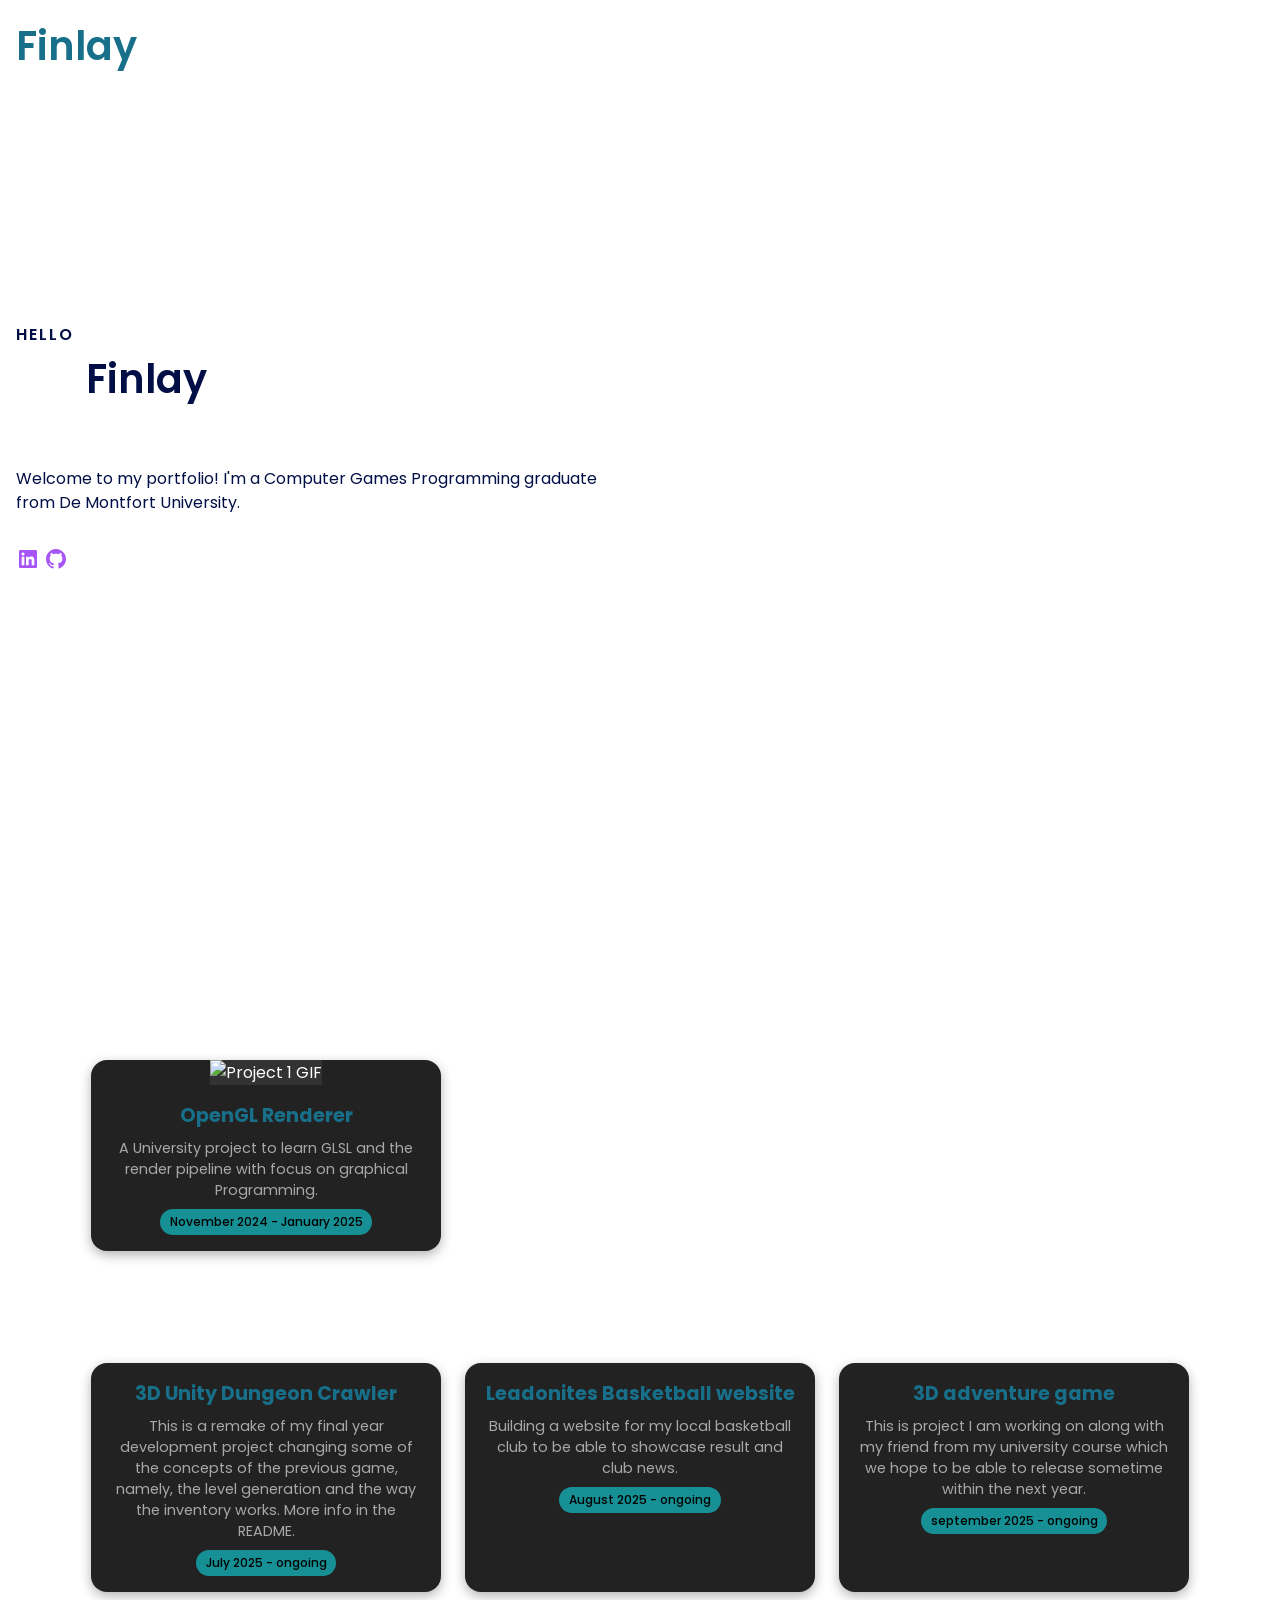
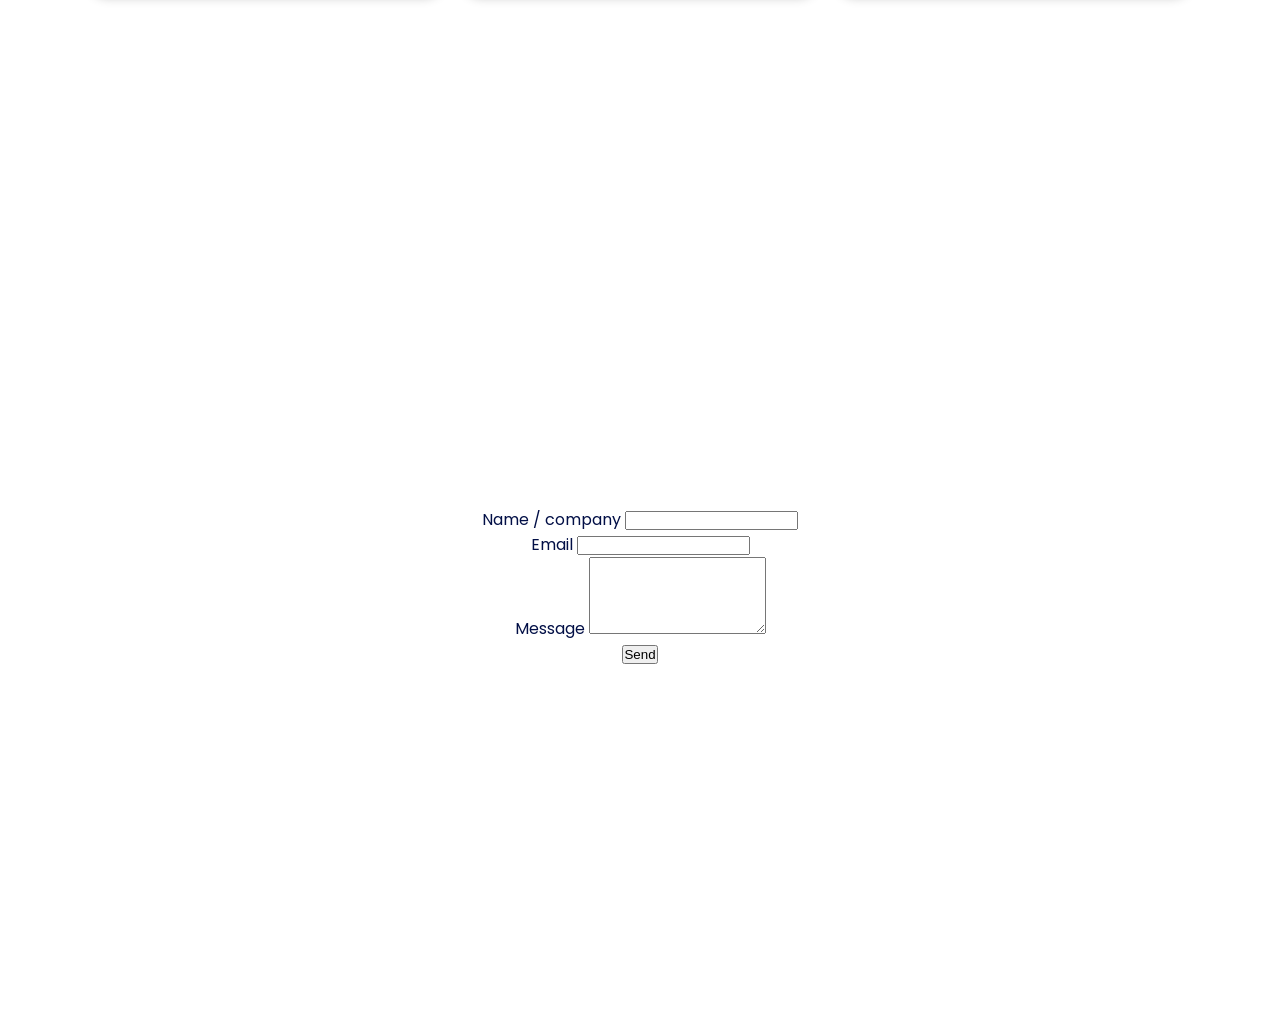
==== index.html @ 00a27e8b "adding a contact me" ====
<!DOCTYPE html>
<html lang="en">
<head>
  <meta charset="UTF-8" />
  <meta name="viewport" content="width=device-width, initial-scale=1.0" />
  <title>My Portfolio</title>
  <link rel="stylesheet" href="styles.css" />
  <script src="https://cdnjs.cloudflare.com/ajax/libs/three.js/r121/three.min.js"></script>
  <script src="https://cdn.jsdelivr.net/npm/vanta/dist/vanta.clouds.min.js"></script>
  <script src="main.js"></script>
</head>
<body>
  <div id="vantajs"></div>

 
  <nav>
    <div class="nav__content">
      <div class="logo"><a href="index.html">Finlay</a></div>
      <label for="check" class="checkbox">
        <i class="ri-menu-line"></i>
      </label>
      <input type="checkbox" name="check" id="check" />
      <ul>
        <li><a href="#home">Home</a></li>
        <li><a href="#portfolio">Portfolio</a></li>
        <li><a href="#contact">Contact</a></li>
      </ul>
    </div>
  </nav>


  <section class="section" id="home">
    <div class="section__container">
      <div class="content">
        <p class="subtitle">HELLO</p>
        <h1 class="title">
          I'm <span>Finlay<br></span>a Games Programmer
        </h1>
        <p class="description">
          Welcome to my portfolio! I'm a Computer Games Programming graduate from De Montfort University.
        </p>
        <div class="socialMediaIcons">
          <a href="https://www.linkedin.com/in/finlay-chalkley-483446333" target="_blank">
            <img class="socialMediaIcon" src="assets/linkedIn.png" />
          </a>
          <a href="https://github.com/FinChalkley" target="_blank">
            <img class="socialMediaIcon" src="assets/github.png" />
          </a>
        </div>
      </div>
    </div>

  </section>
  <section class="section" id="portfolio">
    <h2 class="sectionTitle">Past Projects</h2>
    <div class="contactContainer">
      <div class="contentPortfolio">
        <div class="project-grid">

          <a href="https://github.com/FinChalkley/OpenGL-Renderer" class="project-card">
            <img src="assets/graphicsProgramming.gif" alt="Project 1 GIF">
            <div class="card-content">
              <h3>OpenGL Renderer</h3>
              <p>A University project to learn GLSL and the render pipeline with focus on graphical Programming.</p>
              <span class="tag yellow">November 2024 - January 2025</span>
            </div>
          </a>
        </div>
      </div>
    </div>

    <h2 class="sectionTitle">Current Projects</h2>
    <div class="contactContainer">
      <div class="contentPortfolio">
        <div class="project-grid">

          <a href="" class="project-card">
            <div class="card-content">
              <h3>3D Unity Dungeon Crawler</h3>
              <p>This is a remake of my final year development project changing some of the concepts of the previous game, namely, the level generation and the way the inventory works. More info in the README.</p>
              <span class="tag yellow">July 2025 - ongoing</span>
            </div>
          </a>

          <a href="" class="project-card">
            <div class="card-content">
              <h3>Leadonites Basketball website</h3>
              <p>Building a website for my local basketball club to be able to showcase result and club news.</p>
              <span class="tag yellow">August 2025 - ongoing</span>
            </div>
          </a>

          <a href="" class="project-card">
            <div class="card-content">
              <h3>3D adventure game</h3>
              <p>This is project I am working on along with my friend from my university course which we hope to be able to release sometime within the next year.</p>
              <span class="tag yellow">september 2025 - ongoing</span>
            </div>
          </a>

        </div>
      </div>
    </div>        
  </section>


  <section class="section" id="contact">
    <h2 class="sectionTitle">Contact Me</h2>
    <div class="contactContainer">
      <div class="contentContact">
        <form action="https://formspree.io/f/xkgqwyaz" method="POST" class="contactForm" autocomplete="off" id="contactForm">
          <div class="formGroup">
            <label class="dark-text" for="name">Name / company</label>
            <input type="text" id="name" name="name" required />
          </div>
          <div class="formGroup">
            <label class="dark-text" for="email">Email</label>
            <input type="email" id="email" name="_replyto" required />
          </div>
          <div class="formGroup">
            <label class="dark-text" for="message">Message</label>
            <textarea id="message" name="message" rows="5" required></textarea>
          </div>
          <button type="submit" class="submitButton">Send</button>
        </form>
      </div>
    </div>
  </section>
</body>
</html>
---- styles.css ----
@import url("https://fonts.googleapis.com/css2?family=Poppins:wght@400;600;700&display=swap");

:root {
  --primary-color: #186f8a;
  --primary-color-dark: #020f46;
  --secondary-color: #169094;
  --text-light: #ffffff;
  --text-medium: #d6d6d6;
  --text-dark: #a8a8a8;
  --background-medium: #1990c7;
  --background-dark: #07413e;
  --max-width: 1400px;
  --max-width-desktop: 4000px;
  --max-width-tablet: 1400px;
}

html {
  scroll-behavior: smooth;
}

* {
  padding: 0;
  margin: 0;
  box-sizing: border-box;
}

a {
  text-decoration: none;
}

body {
  font-family: "Poppins", sans-serif;
  color: var(--text-light);
  margin: 0;
  padding: 0;
  overflow-x: hidden;
  background: transparent; 
}

#vantajs {
  position: fixed;   
  top: 0;
  left: 0;
  width: 100%;
  height: 100vh;
  z-index: -1;       
}

.dark-text {
  color: var(--primary-color-dark);
}

/* -------------------- NAVIGATION -------------------- */
nav {
  width: 100%;
  position: fixed;
  top: 0;
  left: 0;
  z-index: 99;
}

.nav__content {
  max-width: var(--max-width);
  margin: auto;
  padding: 1rem 1rem;
  display: flex;
  align-items: center;
  justify-content: space-between;
}

nav .logo a {
  font-size: 2.5rem;
  font-weight: 600;
  color: var(--primary-color);
  transition: 0.3s;
}

nav .logo a:hover {
  color: var(--primary-color-dark);
}

nav .checkbox {
  display: none;
}

nav input {
  display: none;
}

nav .checkbox i {
  font-size: 2rem;
  color: var(--primary-color);
  cursor: pointer;
}

ul {
  display: flex;
  align-items: center;
  gap: 1rem;
  list-style: none;
  transition: left 0.3s;
}

ul li a {
  padding: 0.5rem 1rem;
  border: 2px solid transparent;
  text-decoration: none;
  font-weight: 600;
  color: var(--text-light);
  transition: 0.3s;
}

ul li a:hover {
  border-top-color: var(--primary-color);
  border-bottom-color: var(--primary-color);
  color: var(--primary-color);
}

/* -------------------- GENERAL SECTIONS -------------------- */
.section {
  background: transparent;
}

.section__container {
  min-height: 100vh;
  max-width: var(--max-width);
  margin: auto;
  padding: 1rem;
  display: grid;
  grid-template-columns: repeat(2, 1fr);
  gap: 2rem;
}

.sectionTitle {
  background: transparent;
  text-align: center; 
  font-size: 2.5rem;
  font-weight: 400;
  line-height: 3rem;
  color: var(--text-light);
  margin-bottom: 1rem;
}

.content {
  display: flex;
  flex-direction: column;
  justify-content: center;
}

.subtitle {
  letter-spacing: 2px;
  color: var(--primary-color-dark);
  font-weight: 600;
  margin-bottom: 0.5rem;
}

.title {
  font-size: 2.5rem;
  font-weight: 400;
  line-height: 3rem;
  color: var(--text-light);
  margin-bottom: 1rem;
}

.contactTitle {
  font-size: 2.5rem;
  font-weight: 400;
  line-height: 3rem;
  color: var(--primary-color);
  margin-bottom: 1rem;
}

.aboutMeText {
  font-size: 1rem;
  letter-spacing: 2px;
  color: var(--text-medium);
  font-weight: 600;
  margin-bottom: 0.5rem;
}

.title span {
  font-weight: 600;
  color: var(--primary-color-dark);
}

.description {
  line-height: 1.5rem;
  color: var(--primary-color-dark);
  margin-bottom: 2rem;
}

/* -------------------- BUTTONS -------------------- */
.action__btns {
  display: flex;
  justify-content: center;
  align-items: center;
  gap: 1rem;
  width: 100%;
}

.action__btns button {
  font-size: 1rem;
  font-weight: 600;
  letter-spacing: 2px;
  padding: 1rem 2rem;
  outline: none;
  border: 2px solid var(--primary-color);
  border-radius: 10px;
  transition: 0.3s;
  cursor: pointer;
}

.hire__me {
  background-color: var(--primary-color);
  color: #ffffff;
}

.hire__me:hover {
  background-color: var(--primary-color-dark);
}

.portfolio {
  color: var(--primary-color);
}

.portfolio:hover {
  background-color: var(--primary-color-dark);
  color: #ffffff;
}

/* -------------------- IMAGES -------------------- */
.image {
  display: grid;
  place-items: center;
}

.image img {
  width: min(25rem, 90%);
  border-radius: 100%;
}

/* -------------------- PORTFOLIO SECTION -------------------- */
#portfolio {
  padding: 4rem 1rem;
  text-align: center;
}

#portfolio .titleProjects {
  font-size: 2.5rem;
  font-weight: 400;
  line-height: 3rem;
  margin-bottom: 2rem;
  color: var(--text-light);
}

#portfolio .contactContainer {
  min-height: auto;         
  justify-content: flex-start;
  padding-top: 2rem;
  width: 100%;
}

#portfolio .project-grid {
  display: grid;
  grid-template-columns: repeat(auto-fit, minmax(300px, max-content));
  gap: 1.5rem;
  justify-content: center;
  justify-items: center;
  max-width: 1200px;
  margin: 0 auto;
}

@media (min-width: 640px) {
  #portfolio .project-grid {
    grid-template-columns: repeat(2, 1fr);
  }
}

@media (min-width: 1024px) {
  #portfolio .project-grid {
    grid-template-columns: repeat(3, 1fr);
  }
}

.project-card {
  display: block;
  width: 100%;
  max-width: 350px;
  margin: 0 auto;
  background: #222;
  border-radius: 1rem;
  box-shadow: 0 4px 12px rgba(0,0,0,0.3);
  overflow: hidden;
  text-decoration: none;
  color: inherit;
  transition: transform 0.2s ease, box-shadow 0.2s ease;
}

.project-card:hover {
  transform: scale(1.015);
  box-shadow: 0 6px 18px rgba(0,0,0,0.4);
}

.project-card img {
  width: 100%;
  height: 200px;
  object-fit: cover;
  background: #333;
}

.project-card .card-content {
  padding: 1rem;
}

.project-card h3 {
  margin: 0 0 0.5rem;
  font-size: 1.2rem;
  color: var(--primary-color);
}

.project-card p {
  font-size: 0.9rem;
  color: var(--text-dark);
}

/* Tags */
.tag {
  display: inline-block;
  margin-top: 0.5rem;
  font-size: 0.75rem;
  font-weight: 500;
  padding: 0.25rem 0.6rem;
  border-radius: 999px;
  background-color: var(--secondary-color);
  color: #000;
}

.tag.in-progress {
  background-color: var(--primary-color);
  color: var(--text-light);
}

.tag.finished {
  background-color: var(--secondary-color);
  color: #000;
}

/* -------------------- CONTACT SECTION -------------------- */
.contactContainer {
  min-height: 100vh;
  padding: 1rem;
  display: flex;
  flex-direction: column;
  justify-content: center;
  text-align: center;
  align-items: center;
}

.contactButton {
  display: flex;
  justify-content: center;
  align-items: center;
}

.contactButton button {
  font-size: 1rem;
  font-weight: 600;
  letter-spacing: 2px;
  padding: 1rem 2rem;
  outline: none;
  border: 2px solid var(--primary-color);
  border-radius: 10px;
  transition: 0.3s;
  cursor: pointer;
}

/* -------------------- FOOTER -------------------- */
footer {
  background-color: var(--primary-color);
  height: 10vh;
  display: grid;
  justify-content: center;
  place-items: center;
}

footer img {
  height: 3rem;
  width: 3rem;
}

footer ul {
  display: flex;
  align-items: center;
  gap: 1rem;
  list-style: none;
  transition: left 0.3s;
}

footer ul li a {
  padding: 0.5rem 1rem;
  text-decoration: none;
  font-weight: 600;
  color: var(--text-light);
  border: none;
}

/* -------------------- MEDIA QUERIES -------------------- */
@media screen and (min-width: 751px) and (max-width: 1920px) {
  .titleProjects {
    text-align: center;
  }
}

@media screen and (min-width: 1921px) {
  html {
    font-size: 1.5rem;
  }
  .nav__content {
    max-width: var(--max-width-desktop);
    margin: auto;
    padding: 1rem 10rem;
    display: flex;
    align-items: center;
    justify-content: space-between;
  }
}

@media (max-width: 750px) {
  nav .checkbox {
    display: block;
  }
  ul {
    position: absolute;
    width: 100%;
    height: calc(100vh - 85px);
    left: -100%;
    top: 85px;
    background-color: var(--background-dark);
    flex-direction: column;
    justify-content: center;
    gap: 3rem;
    transition: left 0.3s;
  }
  nav #check:checked ~ ul {
    left: 0;
  }
  ul li a {
    font-size: 1.25rem;
  }
  .section__container {
    padding: 10rem 1rem 5rem 1rem;
    text-align: center;
    grid-template-columns: repeat(1, 1fr);
  }
  .image {
    grid-area: 1/1/2/2;
  }
  .action__btns {
    margin: auto;
  }
  input,
  textarea {
    width: 100%;
  }
  .titleProjects {
    margin-left: 0;
  }
  .contactContainer {
    padding: 10rem 1rem 5rem 1rem;
    text-align: center;
    grid-template-columns: repeat(1, 1fr);
  }
}
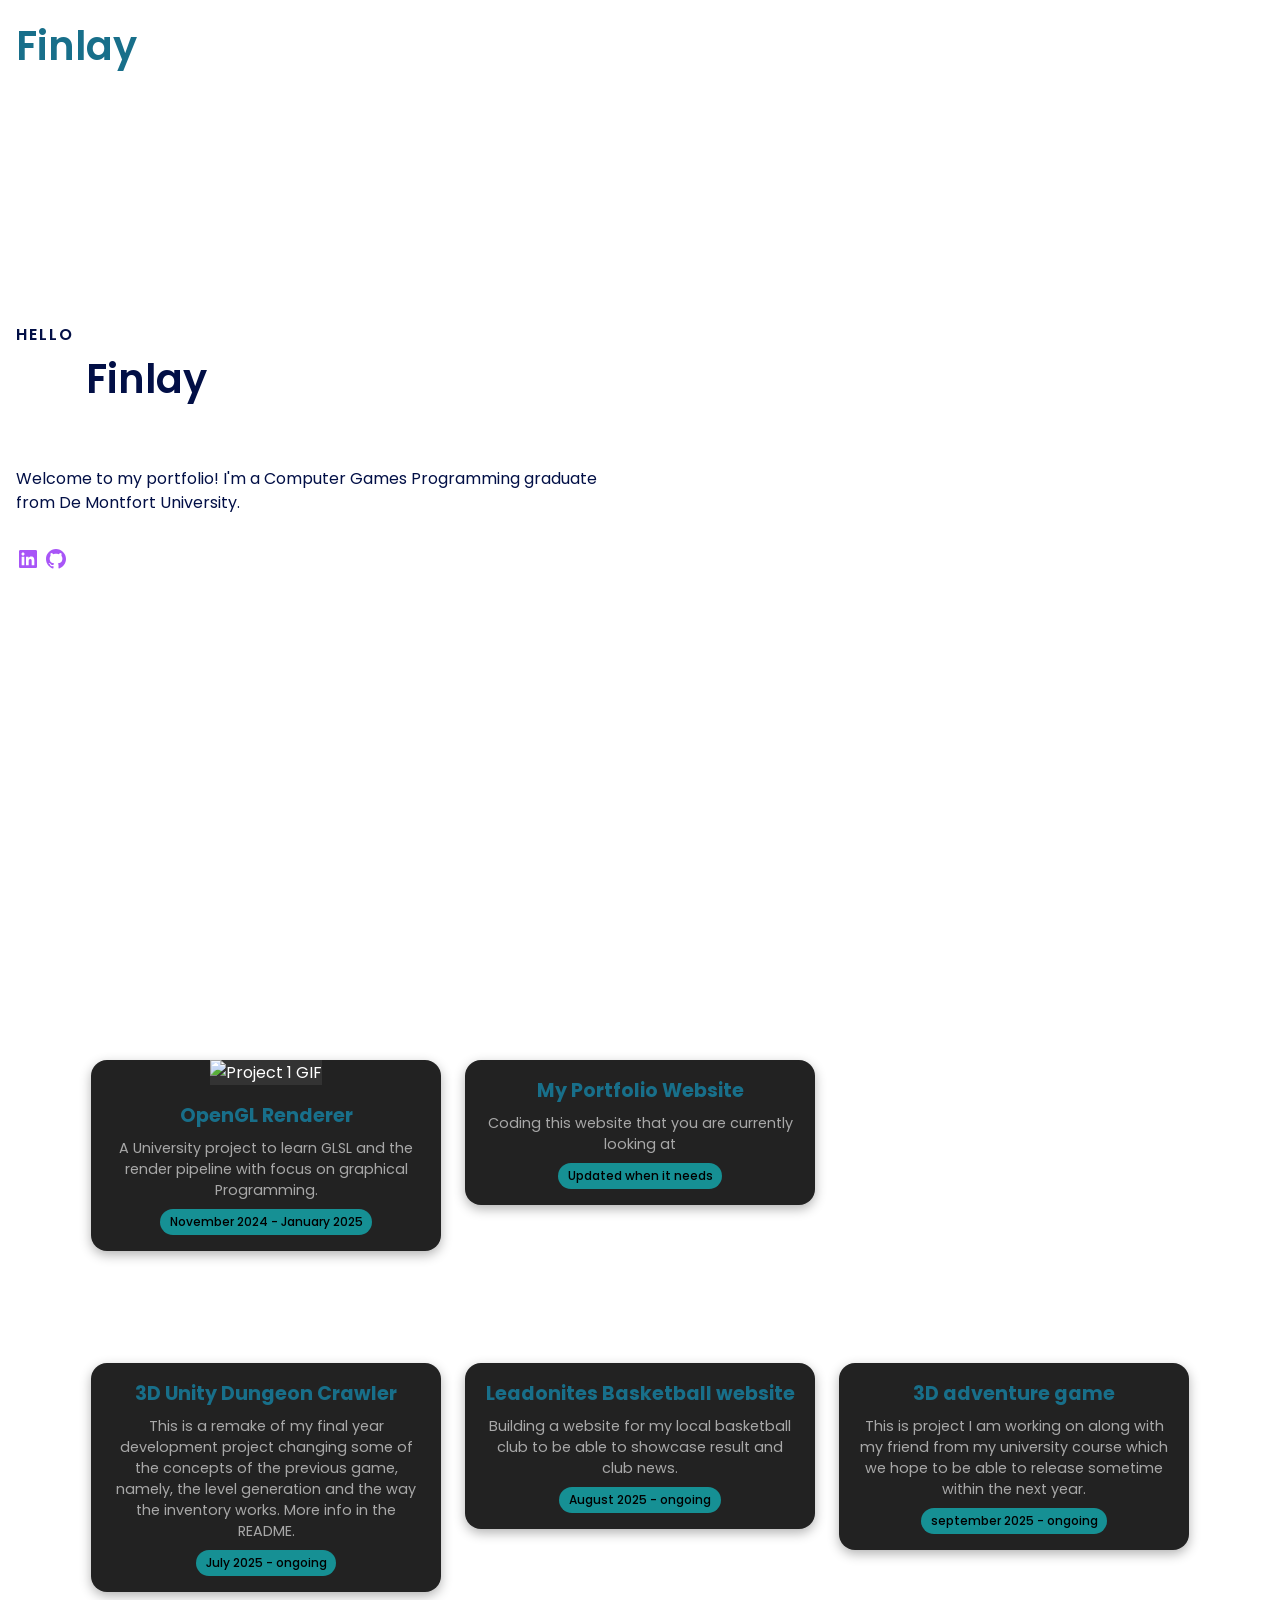
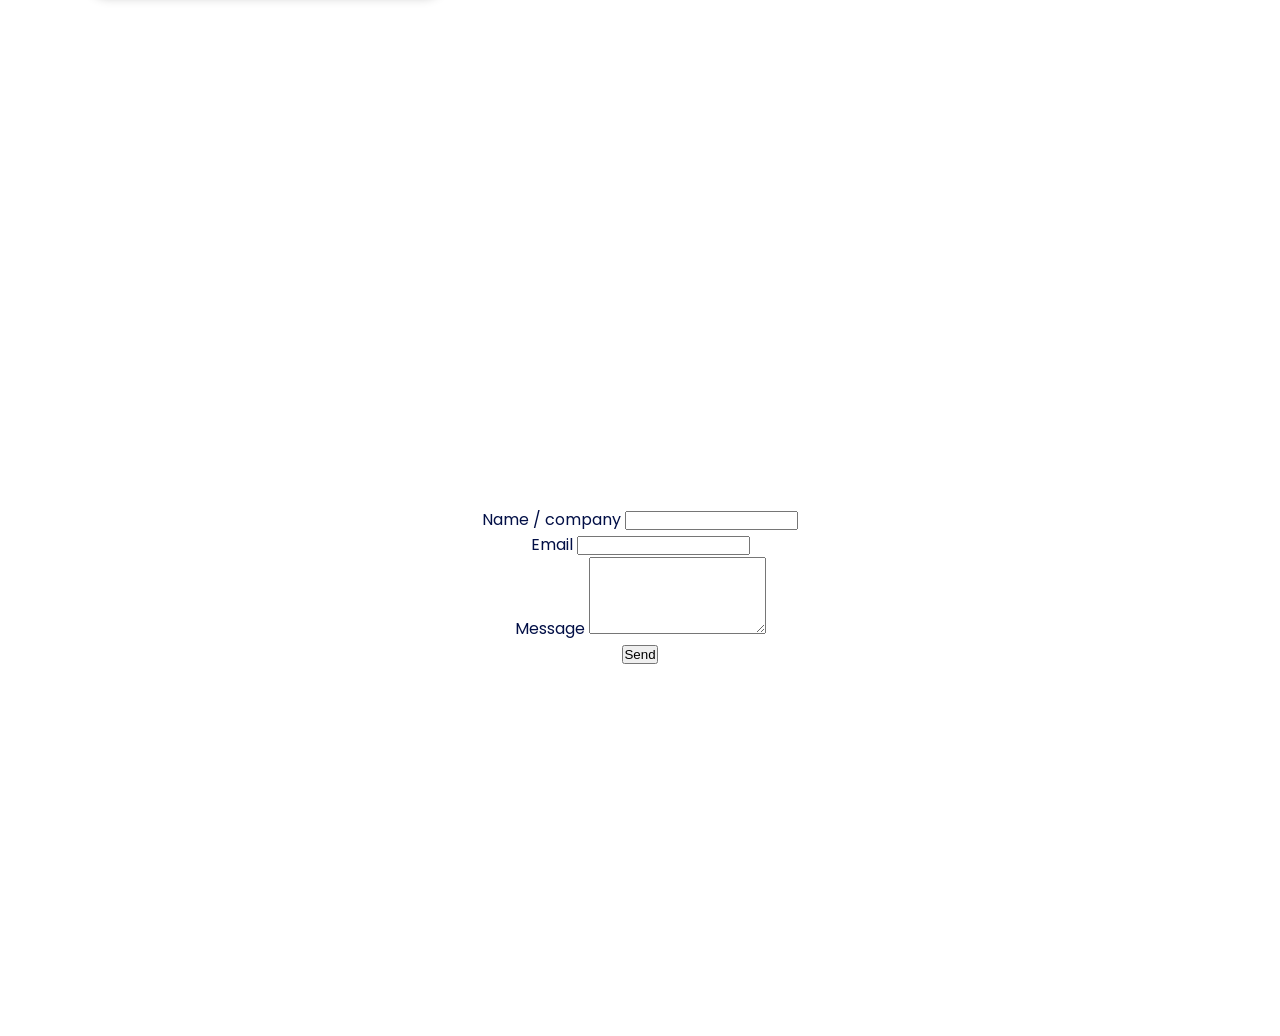
==== commit 5ad43ead: "adding this website to the portfolio" ====
--- a/index.html
+++ b/index.html
@@ -5,6 +5,7 @@
   <meta name="viewport" content="width=device-width, initial-scale=1.0" />
   <title>My Portfolio</title>
   <link rel="stylesheet" href="styles.css" />
+  <link href="https://cdn.jsdelivr.net/npm/remixicon/fonts/remixicon.css" rel="stylesheet">
   <script src="https://cdnjs.cloudflare.com/ajax/libs/three.js/r121/three.min.js"></script>
   <script src="https://cdn.jsdelivr.net/npm/vanta/dist/vanta.clouds.min.js"></script>
   <script src="main.js"></script>
@@ -39,12 +40,12 @@
         <p class="description">
           Welcome to my portfolio! I'm a Computer Games Programming graduate from De Montfort University.
         </p>
-        <div class="socialMediaIcons">
+        <div>
           <a href="https://www.linkedin.com/in/finlay-chalkley-483446333" target="_blank">
-            <img class="socialMediaIcon" src="assets/linkedIn.png" />
+            <img src="assets/linkedIn.png" />
           </a>
           <a href="https://github.com/FinChalkley" target="_blank">
-            <img class="socialMediaIcon" src="assets/github.png" />
+            <img src="assets/github.png" />
           </a>
         </div>
       </div>
@@ -63,6 +64,14 @@
               <h3>OpenGL Renderer</h3>
               <p>A University project to learn GLSL and the render pipeline with focus on graphical Programming.</p>
               <span class="tag yellow">November 2024 - January 2025</span>
+            </div>
+          </a>
+
+          <a href="https://github.com/FinChalkley/portfolio" class="project-card">
+            <div class="card-content">
+              <h3>My Portfolio Website</h3>
+              <p>Coding this website that you are currently looking at</p>
+              <span class="tag yellow">Updated when it needs</span>
             </div>
           </a>
         </div>
--- a/styles.css
+++ b/styles.css
@@ -262,12 +262,13 @@
 
 #portfolio .project-grid {
   display: grid;
-  grid-template-columns: repeat(auto-fit, minmax(300px, max-content));
+  grid-template-columns: repeat(auto-fit, minmax(300px, 1fr));
   gap: 1.5rem;
   justify-content: center;
   justify-items: center;
   max-width: 1200px;
   margin: 0 auto;
+  align-items: start;
 }
 
 @media (min-width: 640px) {
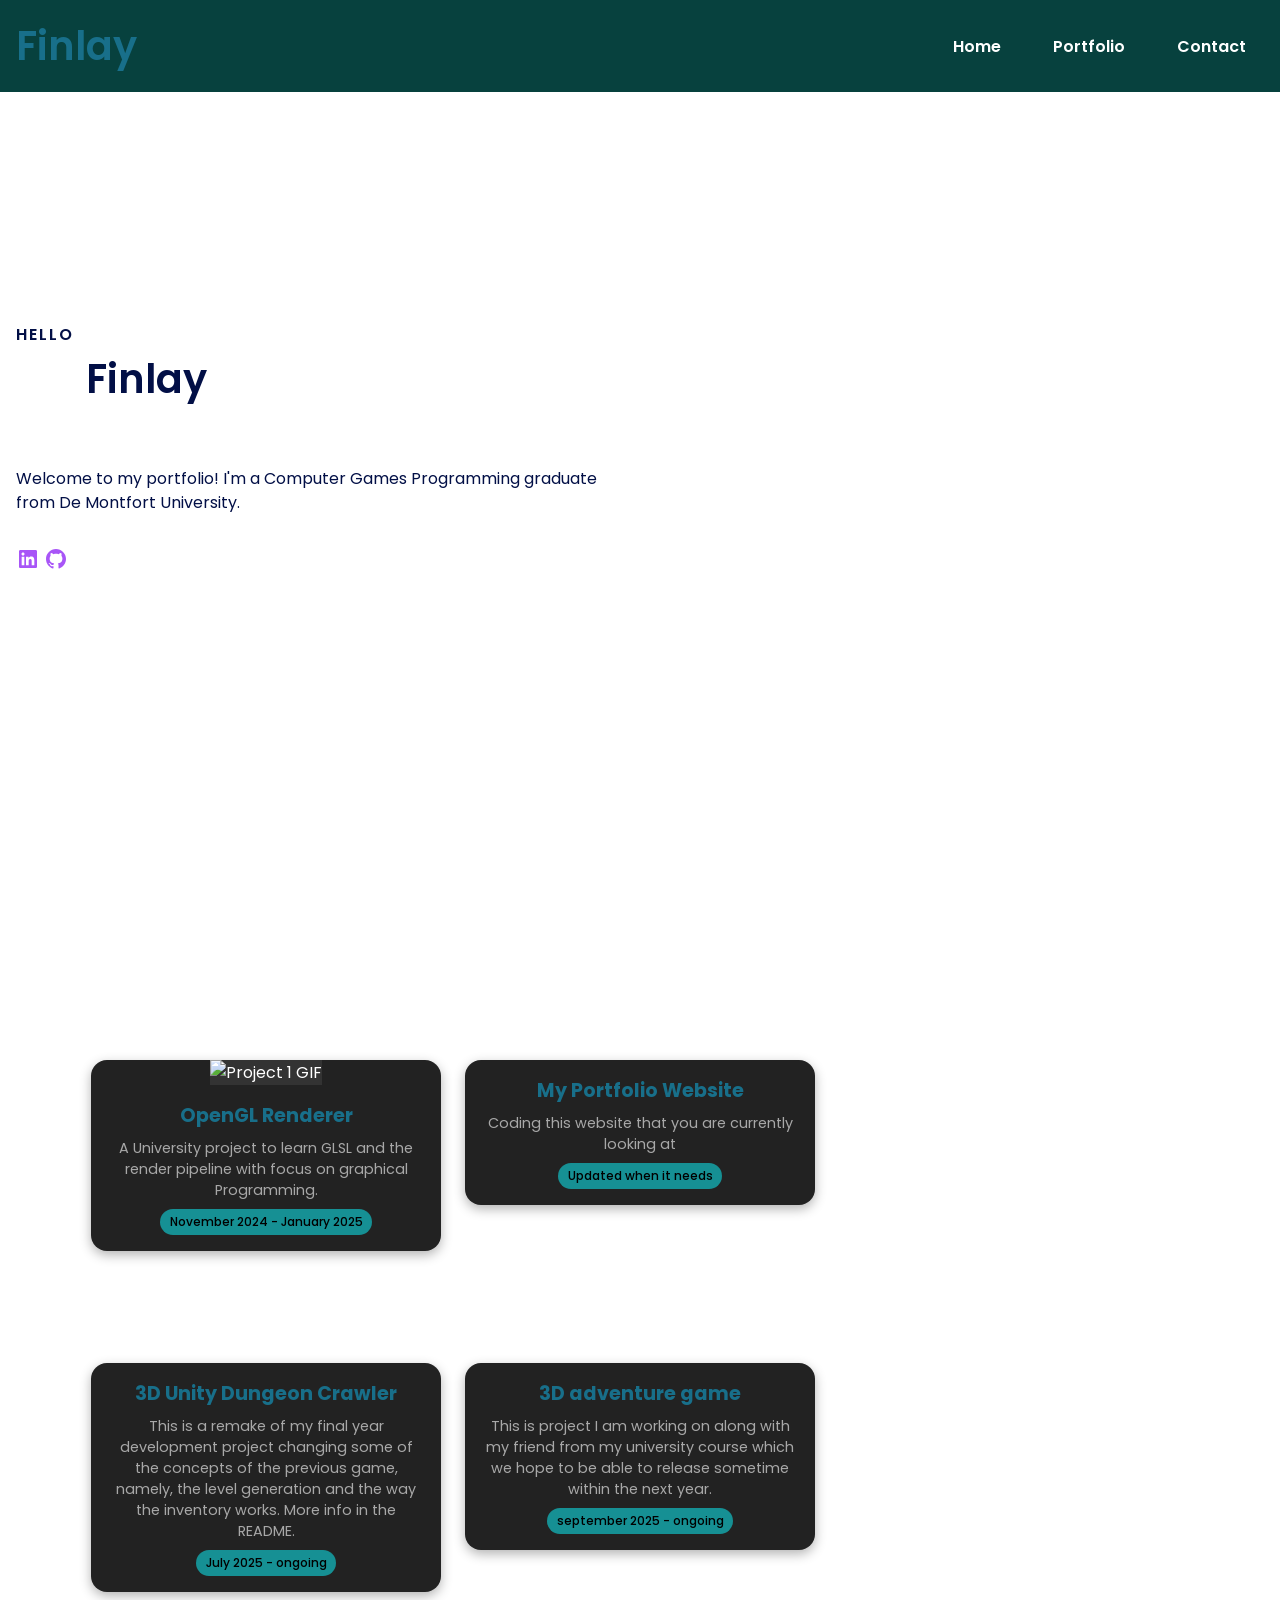
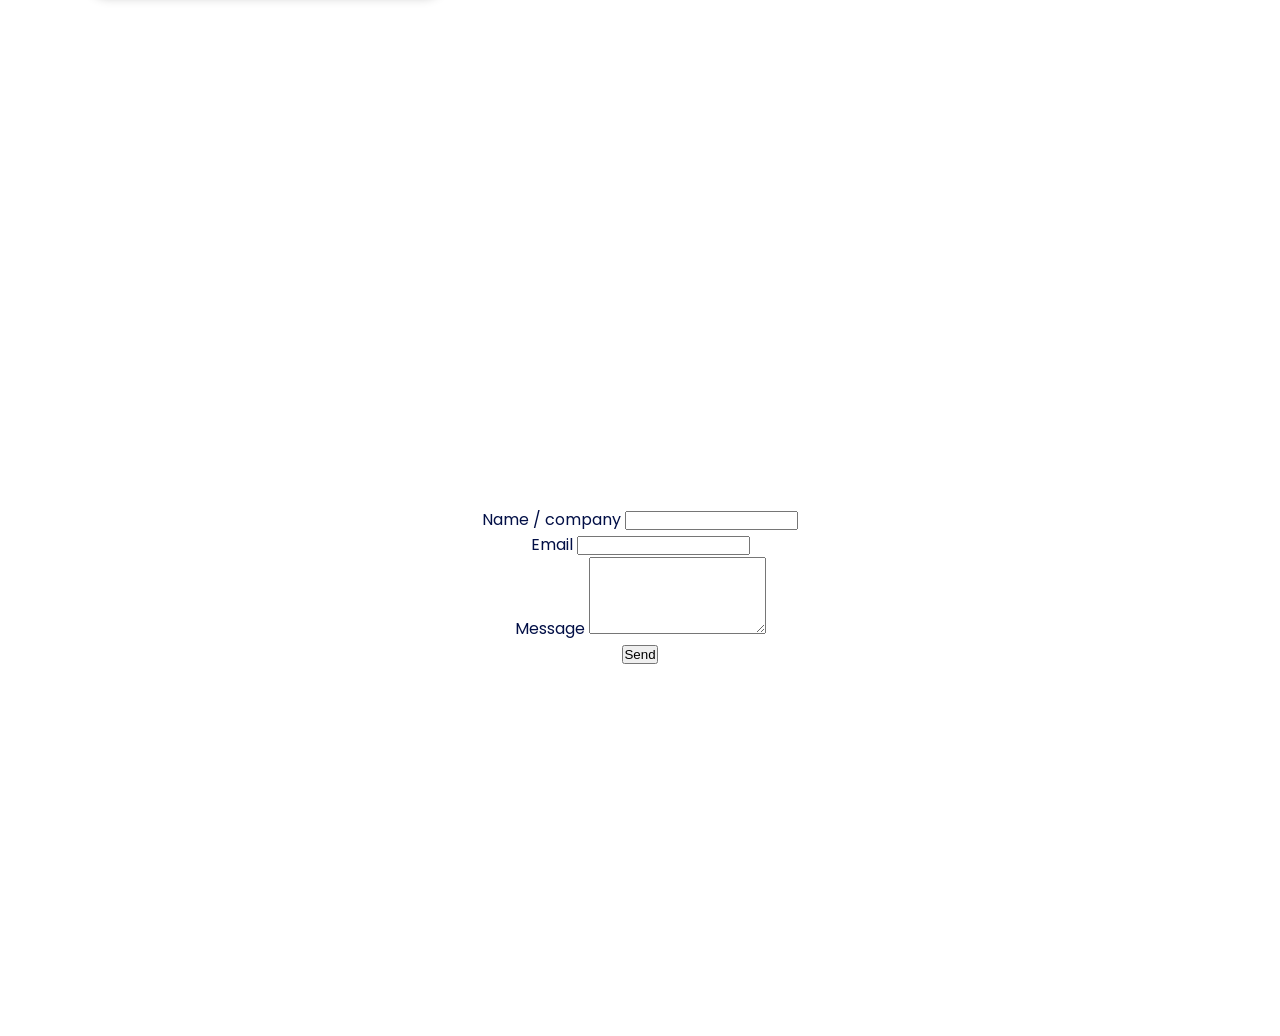
==== commit e2f7c8a9: "updated with graphical programming blog post" ====
--- a/index.html
+++ b/index.html
@@ -58,7 +58,7 @@
       <div class="contentPortfolio">
         <div class="project-grid">
 
-          <a href="https://github.com/FinChalkley/OpenGL-Renderer" class="project-card">
+          <a href="OpenGLrender.html" class="project-card">
             <img src="assets/graphicsProgramming.gif" alt="Project 1 GIF">
             <div class="card-content">
               <h3>OpenGL Renderer</h3>
@@ -83,14 +83,14 @@
       <div class="contentPortfolio">
         <div class="project-grid">
 
-          <a href="" class="project-card">
+          <a href="https://github.com/FinChalkley/Escape-The-Dungeon" class="project-card">
             <div class="card-content">
               <h3>3D Unity Dungeon Crawler</h3>
               <p>This is a remake of my final year development project changing some of the concepts of the previous game, namely, the level generation and the way the inventory works. More info in the README.</p>
               <span class="tag yellow">July 2025 - ongoing</span>
             </div>
           </a>
-
+        <!-- 
           <a href="" class="project-card">
             <div class="card-content">
               <h3>Leadonites Basketball website</h3>
@@ -98,6 +98,7 @@
               <span class="tag yellow">August 2025 - ongoing</span>
             </div>
           </a>
+        -->
 
           <a href="" class="project-card">
             <div class="card-content">
--- a/styles.css
+++ b/styles.css
@@ -53,6 +53,7 @@
 /* -------------------- NAVIGATION -------------------- */
 nav {
   width: 100%;
+  background: var(--background-dark);
   position: fixed;
   top: 0;
   left: 0;
@@ -472,3 +473,84 @@
     grid-template-columns: repeat(1, 1fr);
   }
 }
+
+
+/* project page layout */
+
+.blogContainer {
+  display: grid;
+  grid-template-columns: repeat(2, minmax(0, 1fr));
+  grid-auto-rows: auto;
+  gap: 20px;
+  padding: 40px;
+  width: 100%;
+  max-width: 1000px;
+  box-sizing: border-box;
+  margin: 0 auto;
+  align-items: start;
+}
+
+.text-left {
+  grid-column: 1 / 2;
+  grid-row: 1;
+}
+
+.image-top-right {
+  grid-column: 2;
+  grid-row: 1;
+}
+
+.image-bottom-left {
+  grid-column: 1;
+  grid-row: 3;
+}
+
+.text-right {
+  grid-column: 2;
+  grid-row: 3;
+}
+
+/* Ensure blog images don't overflow their grid cells */
+.blogContainer img {
+  max-width: 100%;
+  height: auto;
+  display: block;
+  margin: 0 auto;
+  border-radius: 0.5rem;
+}
+
+/* Stack the blog grid on small screens */
+@media (max-width: 750px) {
+  .blogContainer {
+    grid-template-columns: 1fr;
+    grid-template-rows: auto;
+    padding: 20px;
+    gap: 12px;
+  }
+  .text-top,
+  .image-top-right,
+  .image-bottom-left,
+  .text-right {
+    grid-column: 1;
+    grid-row: auto;
+  }
+}
+
+/* Additional safeguards to prevent horizontal overflow */
+html, body {
+  overflow-x: hidden;
+}
+
+/* Limit large images so they don't dominate layout on wide screens */
+.image-top-right img,
+.image-bottom-left img {
+  max-width: 420px;
+  width: 150%;
+  height: auto;
+}
+
+/* Make text wrap inside grid cells */
+.blogContainer .description {
+  word-wrap: break-word;
+  hyphens: auto;
+}
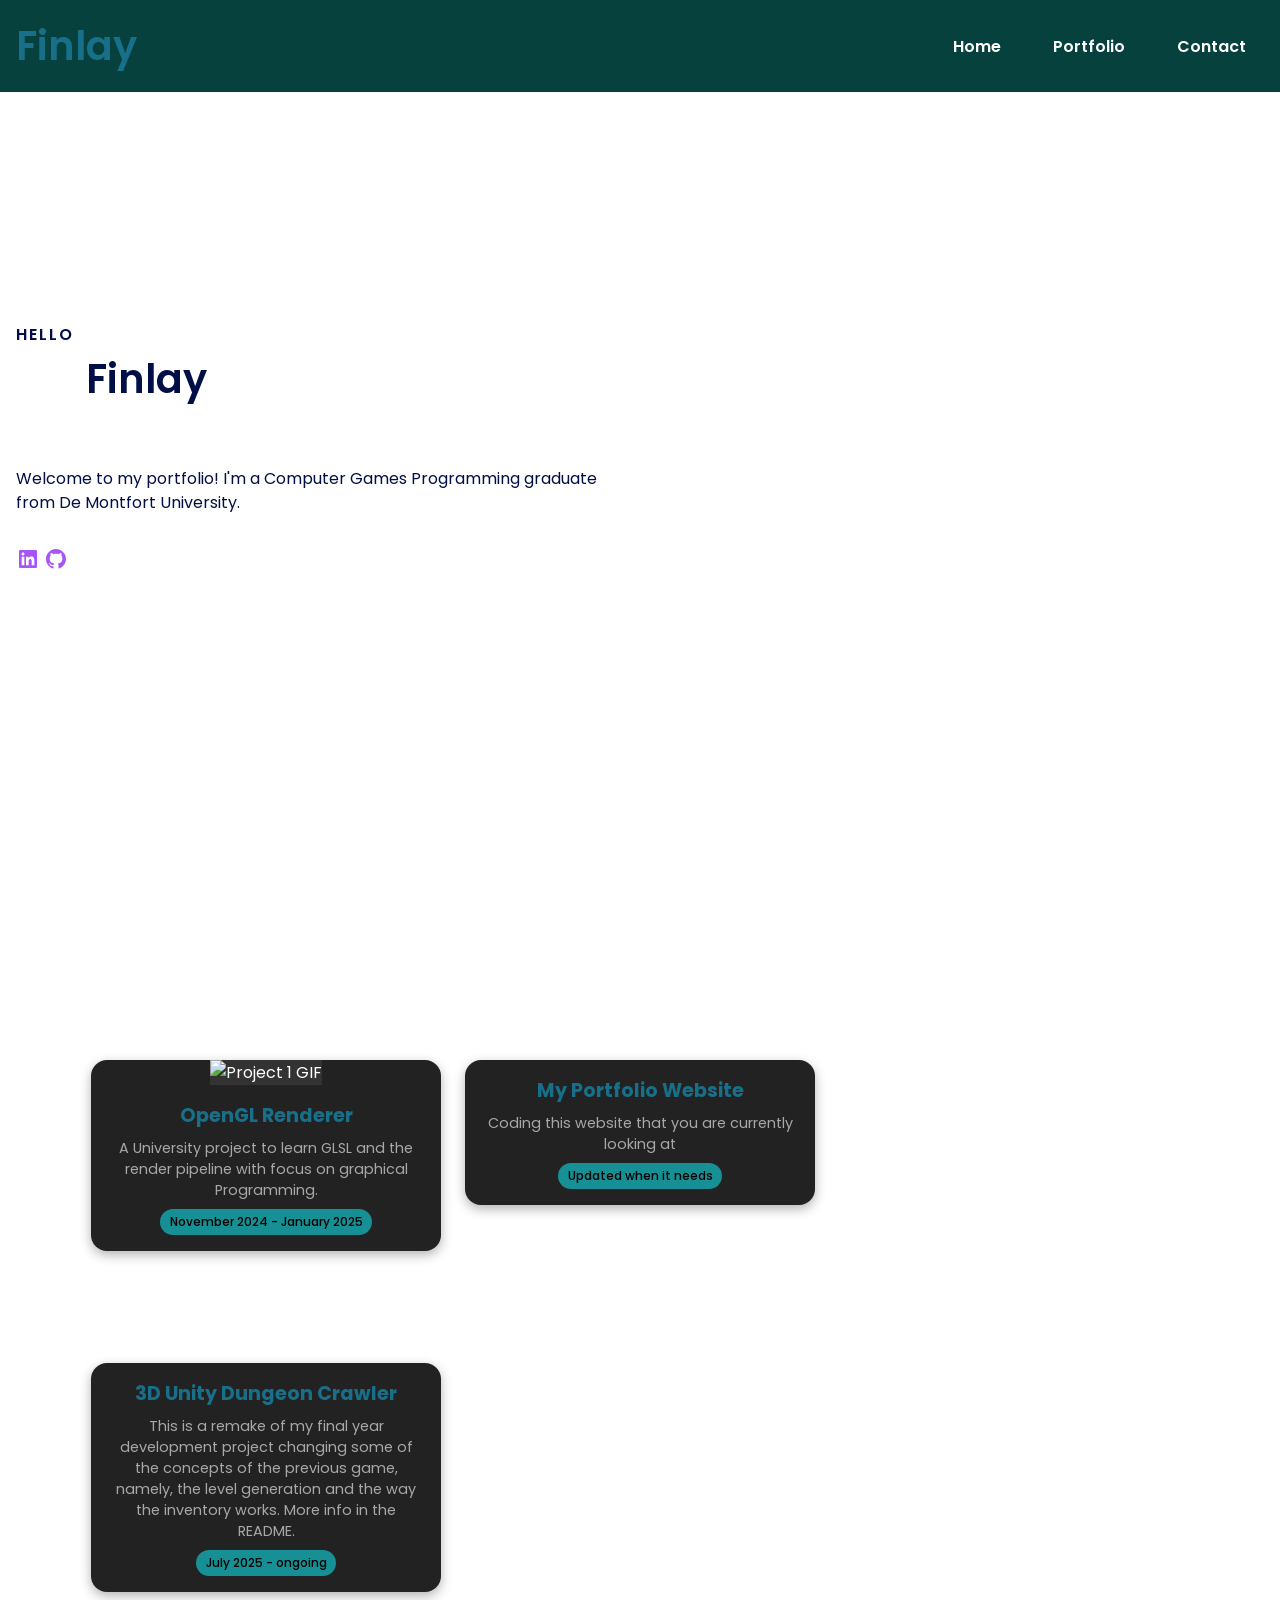
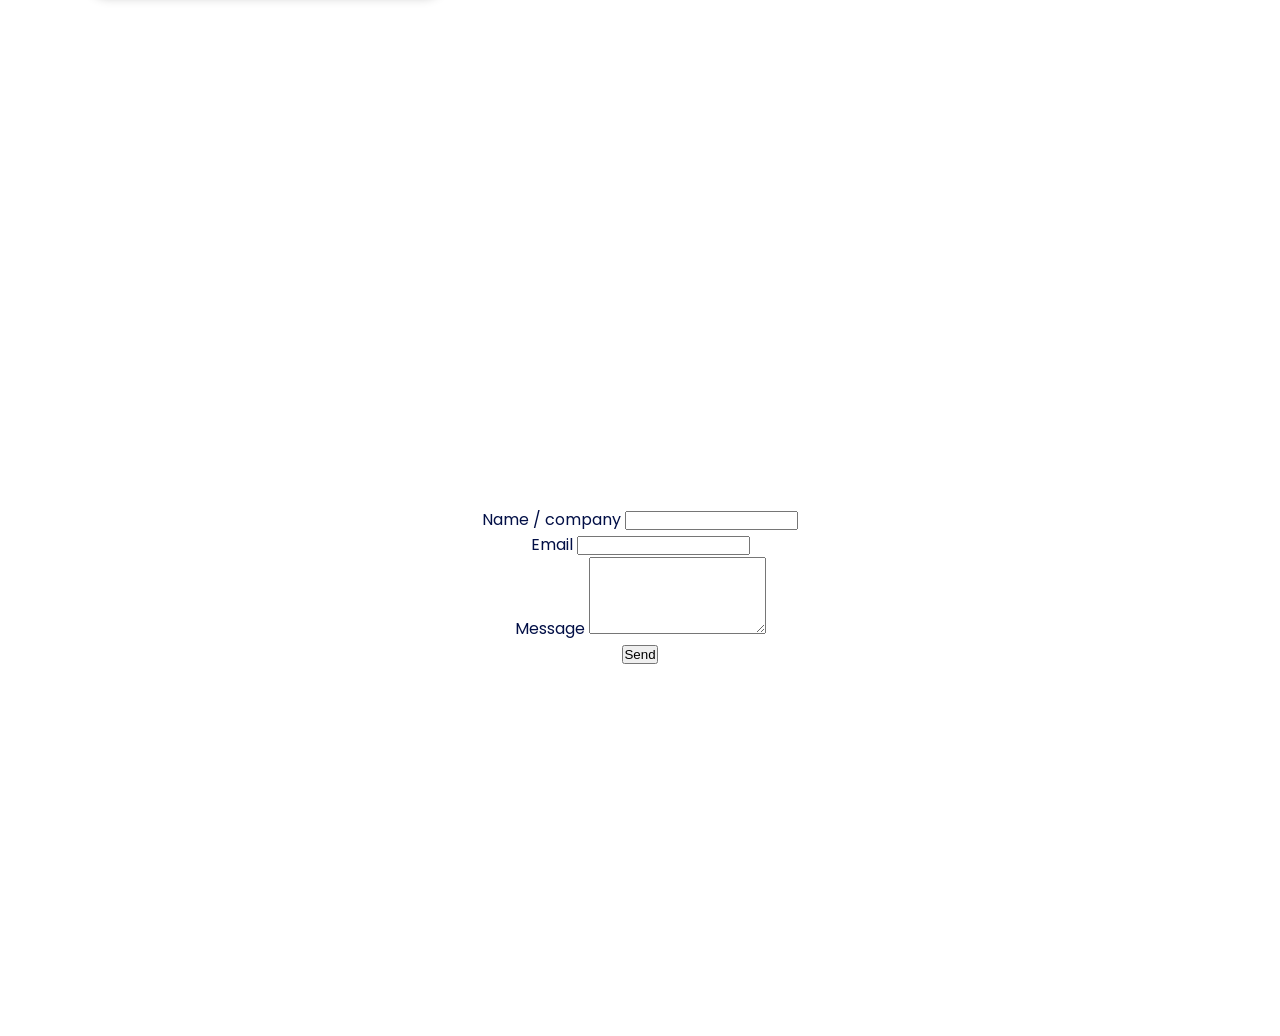
==== commit fa7aaeb8: "making the website appear in google searches" ====
--- a/index.html
+++ b/index.html
@@ -2,6 +2,7 @@
 <html lang="en">
 <head>
   <meta charset="UTF-8" />
+  <meta name="description" content="Finlay Chalkley - Games, Graphics, Engine programmer portfolio. Computer Games Programming graduate (First Class, De Montfort Unicersity). specialising in c++, c#, openGL, and GLSL shader development">
   <meta name="viewport" content="width=device-width, initial-scale=1.0" />
   <title>My Portfolio</title>
   <link rel="stylesheet" href="styles.css" />
@@ -99,15 +100,6 @@
             </div>
           </a>
         -->
-
-          <a href="" class="project-card">
-            <div class="card-content">
-              <h3>3D adventure game</h3>
-              <p>This is project I am working on along with my friend from my university course which we hope to be able to release sometime within the next year.</p>
-              <span class="tag yellow">september 2025 - ongoing</span>
-            </div>
-          </a>
-
         </div>
       </div>
     </div>        
--- a/styles.css
+++ b/styles.css
@@ -472,6 +472,28 @@
     text-align: center;
     grid-template-columns: repeat(1, 1fr);
   }
+  #portfolio .project-grid {
+    grid-template-columns: 1fr;
+  }
+  .project-card {
+    max-width: 100%;
+    width: 100%;
+  }
+  .project-card img {
+    height: auto;
+  }
+  .text-left,
+  .image-top-right,
+  .image-bottom-left,
+  .text-right {
+    grid-column: 1 !important;
+    grid-row: auto !important;
+  }
+  .image-top-right img,
+  .image-bottom-left img {
+    width: 100%;
+    max-width: 100%;
+  }
 }
 
 
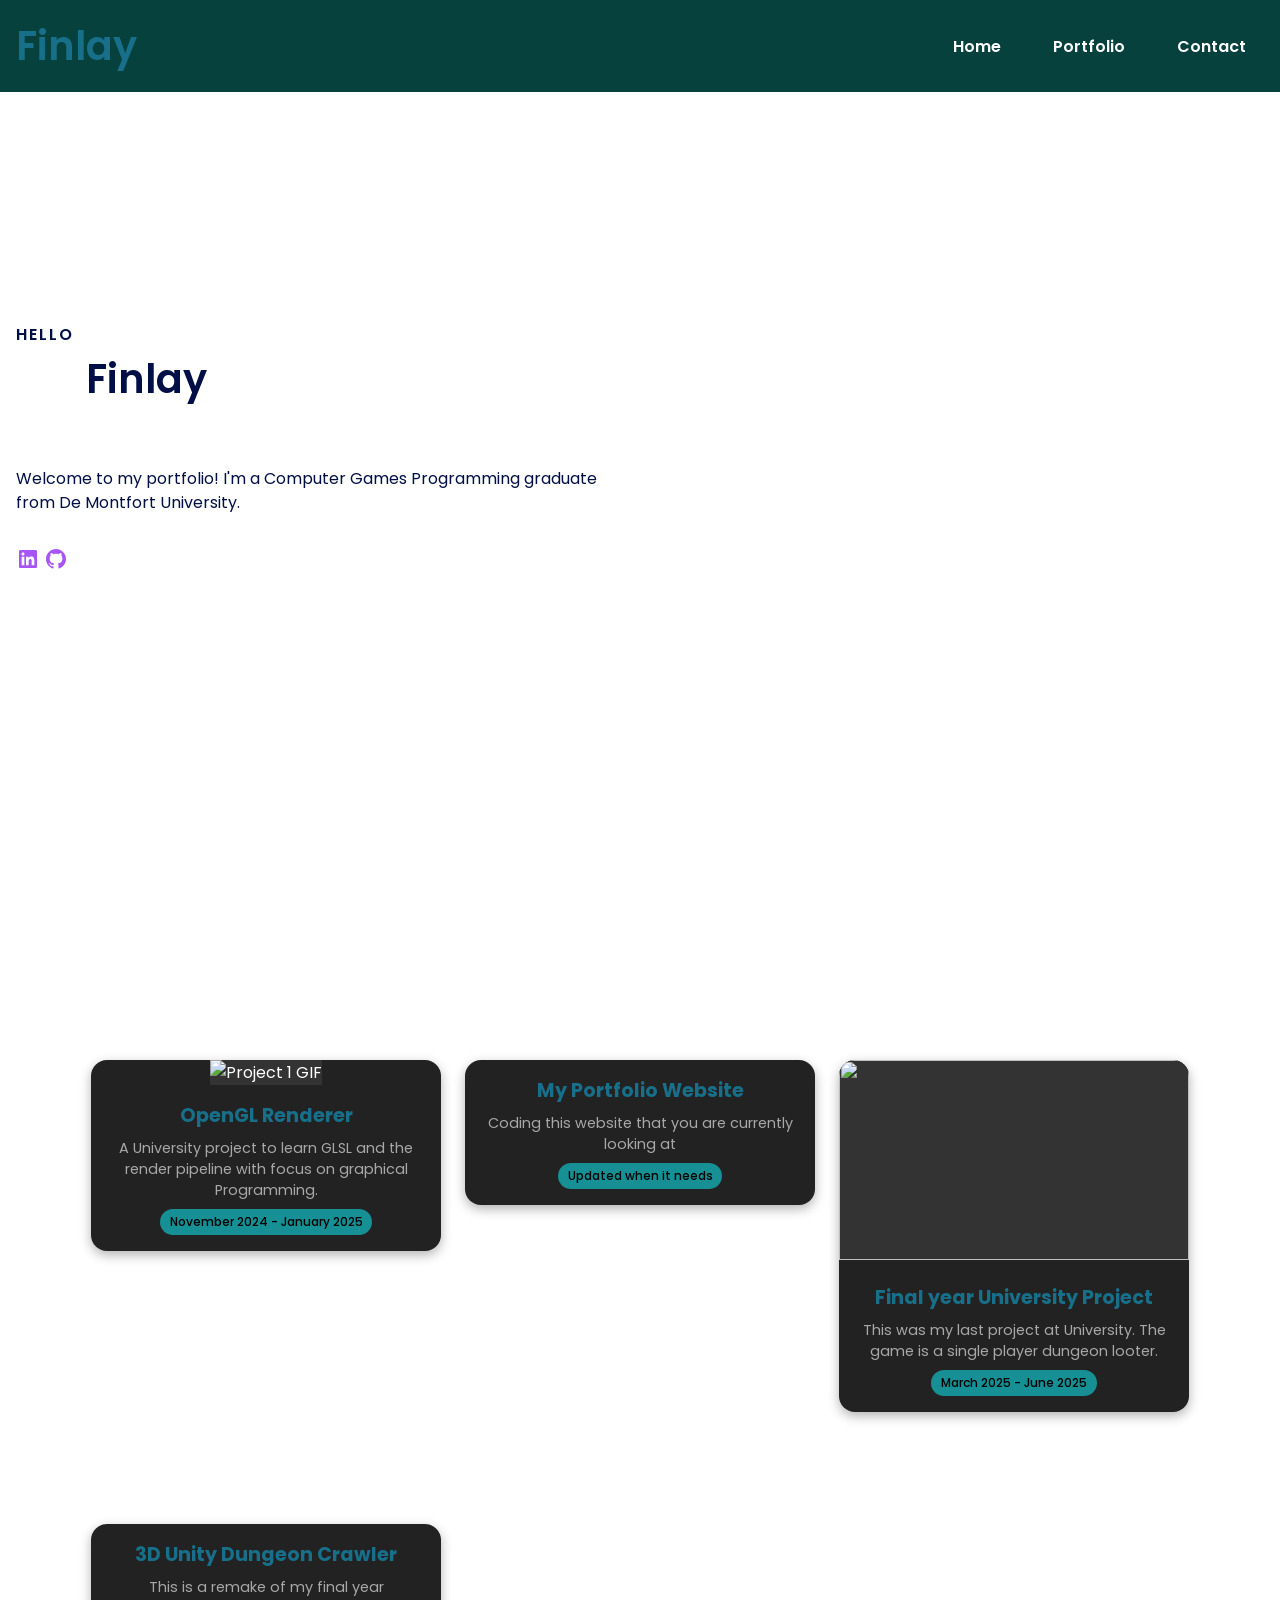
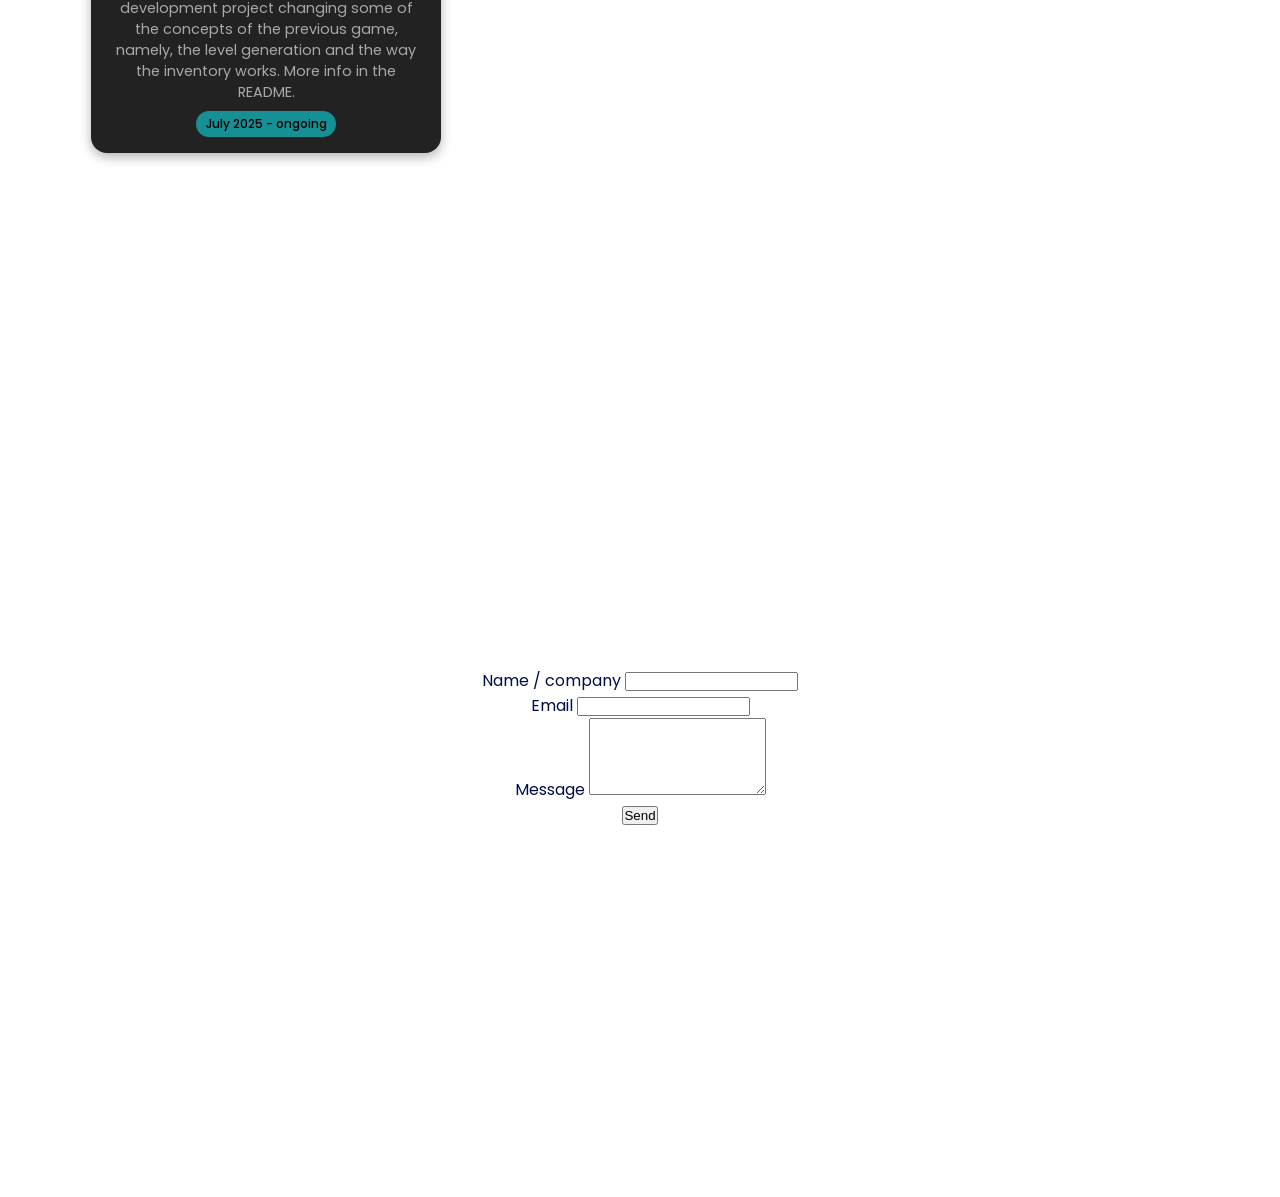
==== commit 3c5f8503: "adding new page" ====
--- a/index.html
+++ b/index.html
@@ -75,6 +75,15 @@
               <span class="tag yellow">Updated when it needs</span>
             </div>
           </a>
+
+          <a href="FinalUniProject.html" class="project-card">
+            <img src="" alt="">
+            <div class="card-content">
+              <h3>Final year University Project</h3>
+              <p>This was my last project at University. The game is a single player dungeon looter.</p>
+              <span class="tag yellow">March 2025 - June 2025</span>
+            </div>
+          </a>
         </div>
       </div>
     </div>
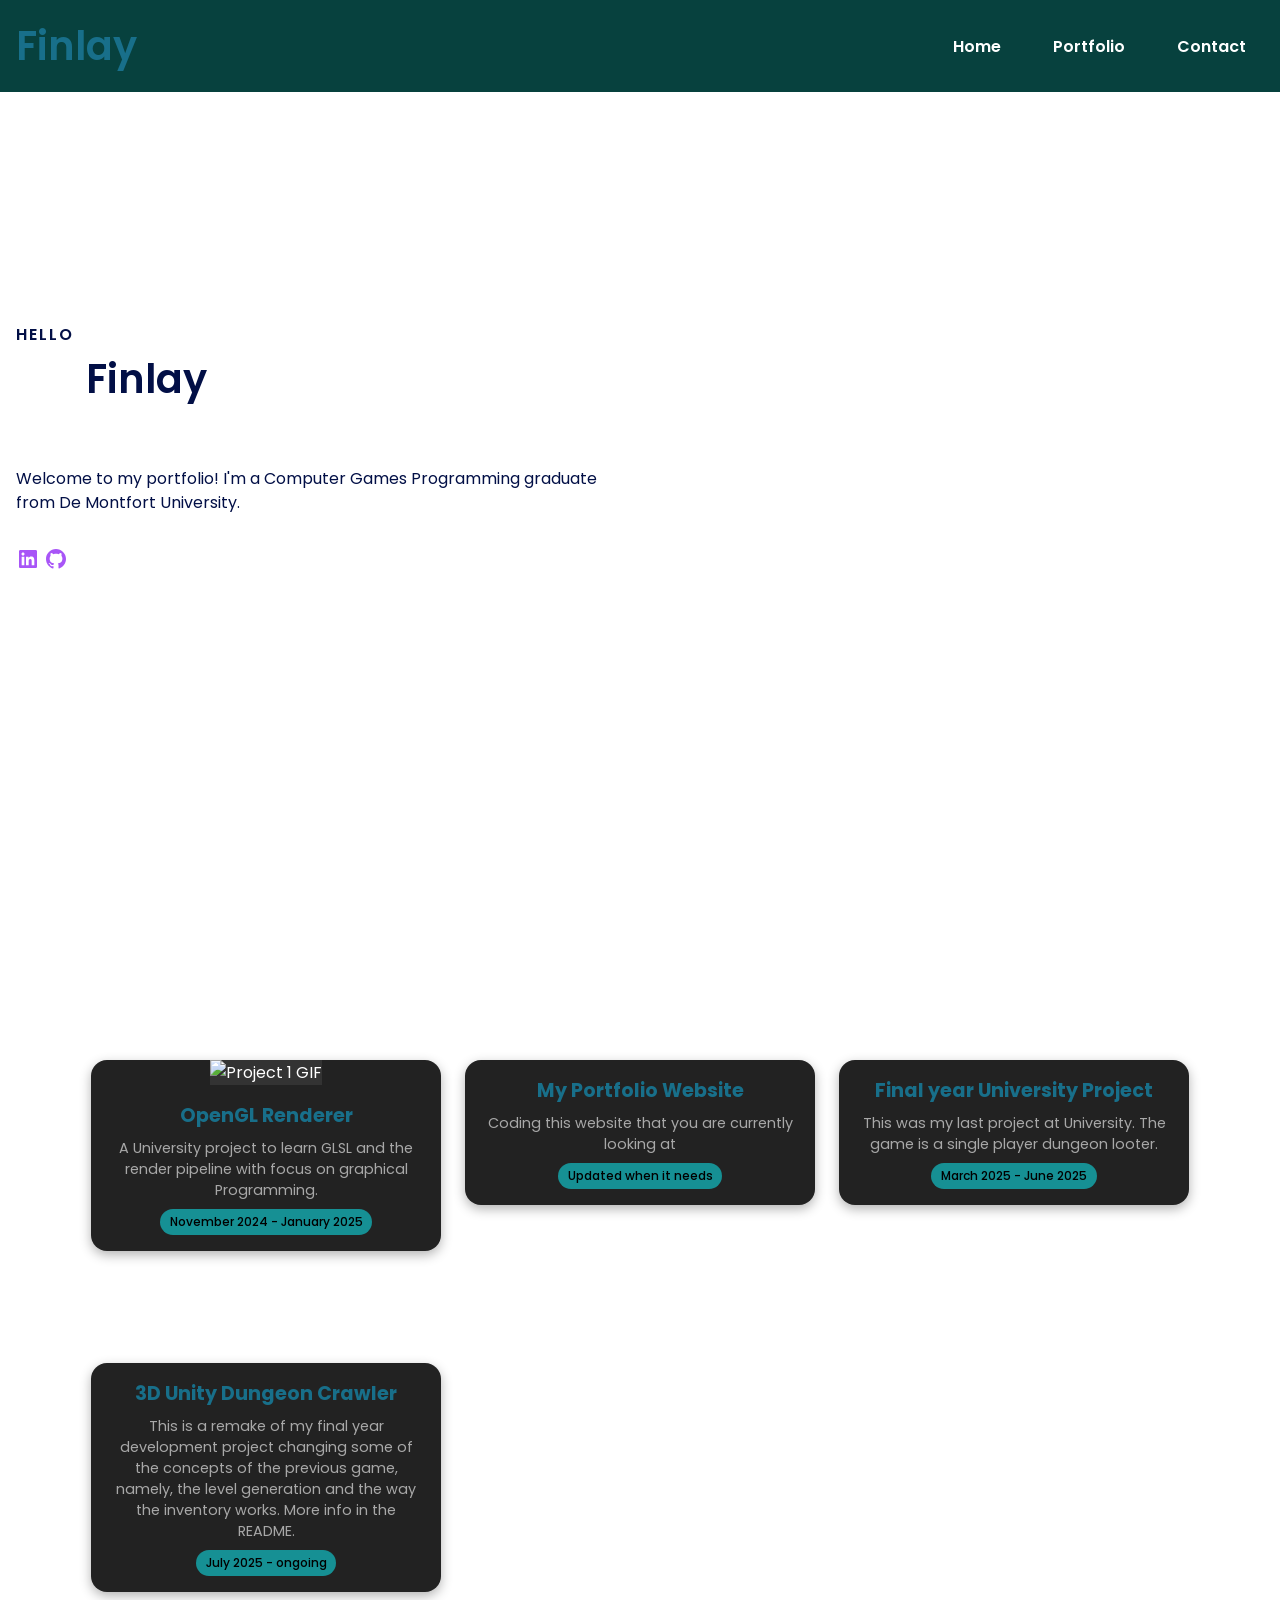
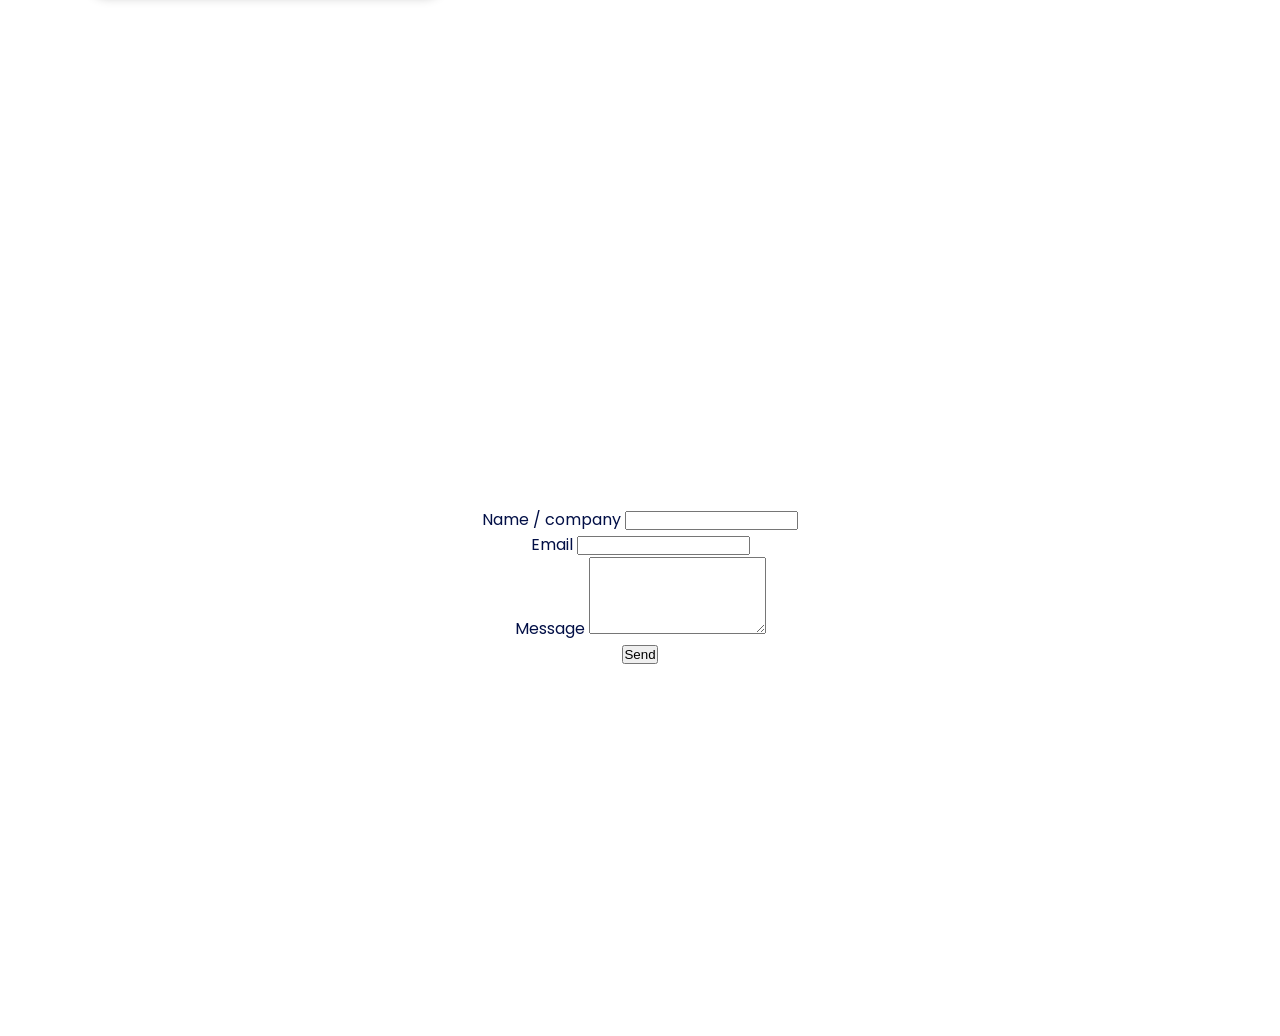
==== commit 696acb82: "removing pictures" ====
--- a/index.html
+++ b/index.html
@@ -77,7 +77,7 @@
           </a>
 
           <a href="FinalUniProject.html" class="project-card">
-            <img src="" alt="">
+            <!--<img src="" alt=""> -->
             <div class="card-content">
               <h3>Final year University Project</h3>
               <p>This was my last project at University. The game is a single player dungeon looter.</p>
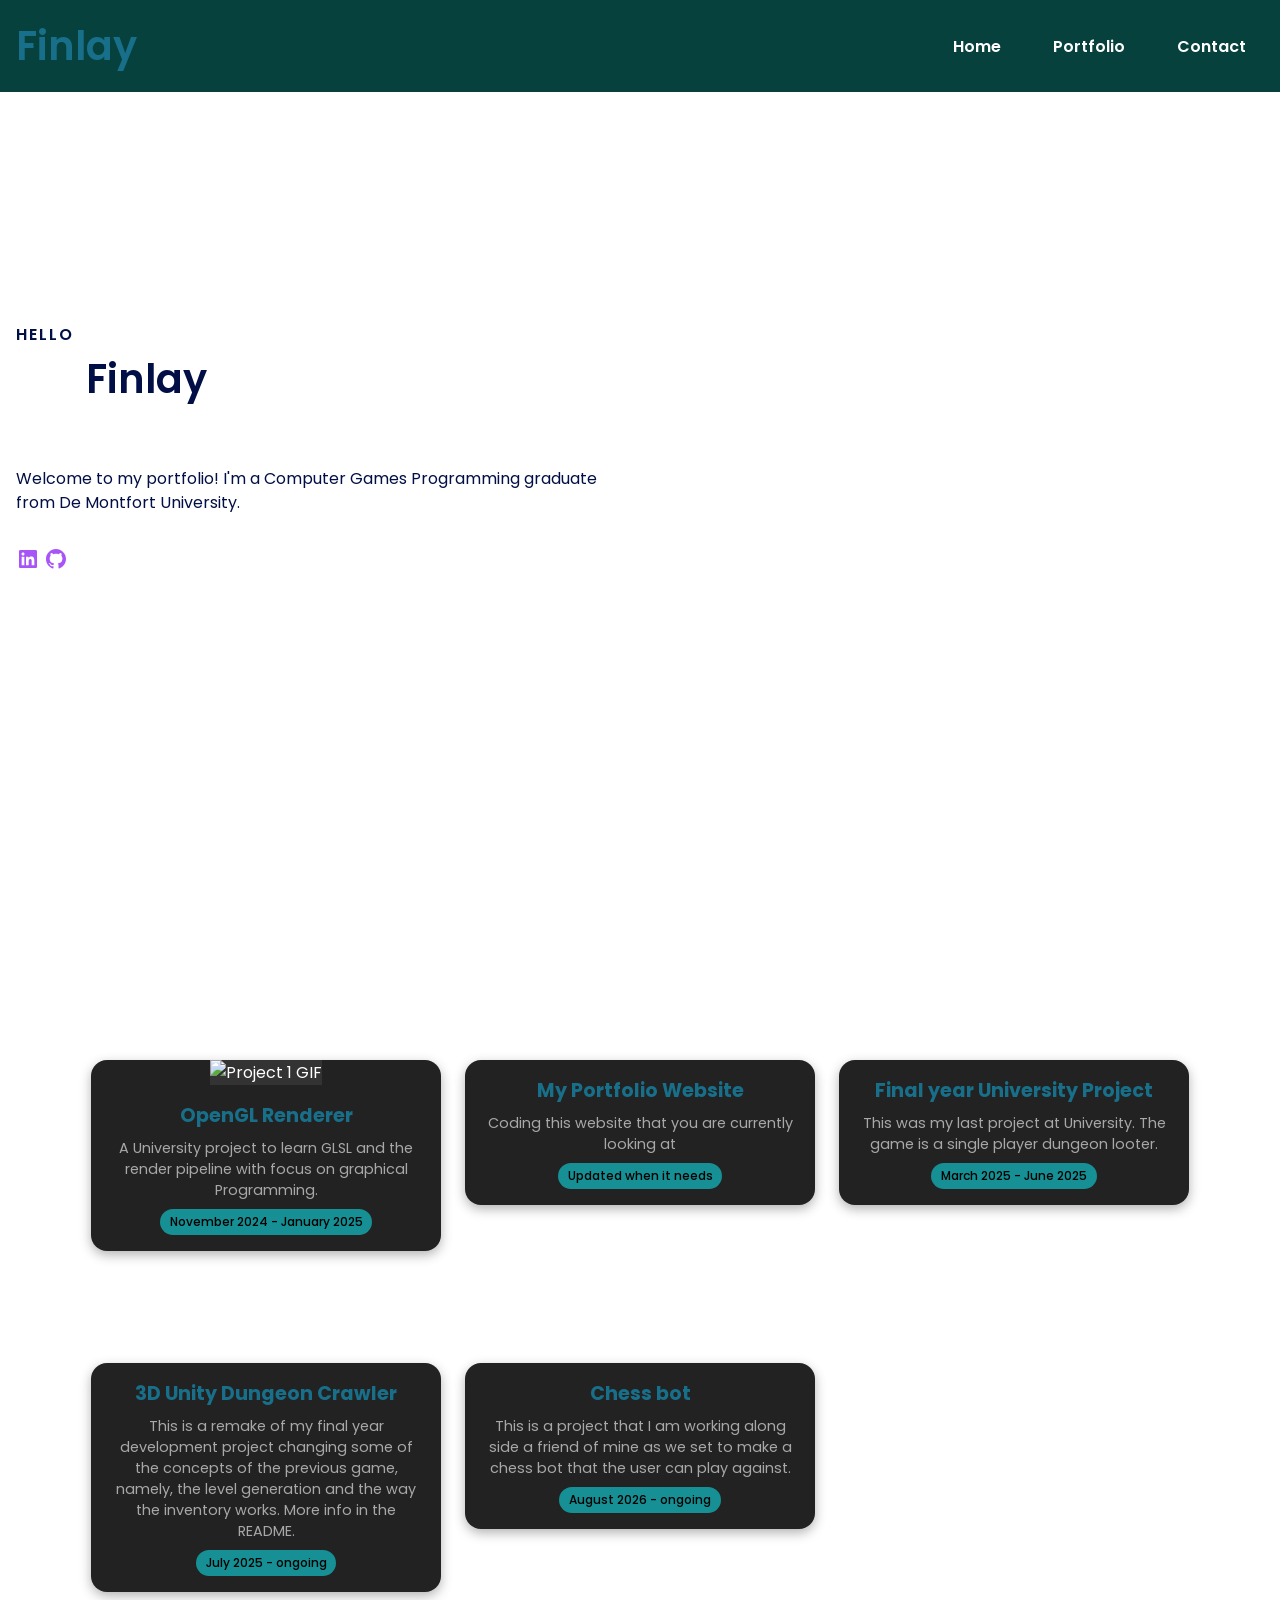
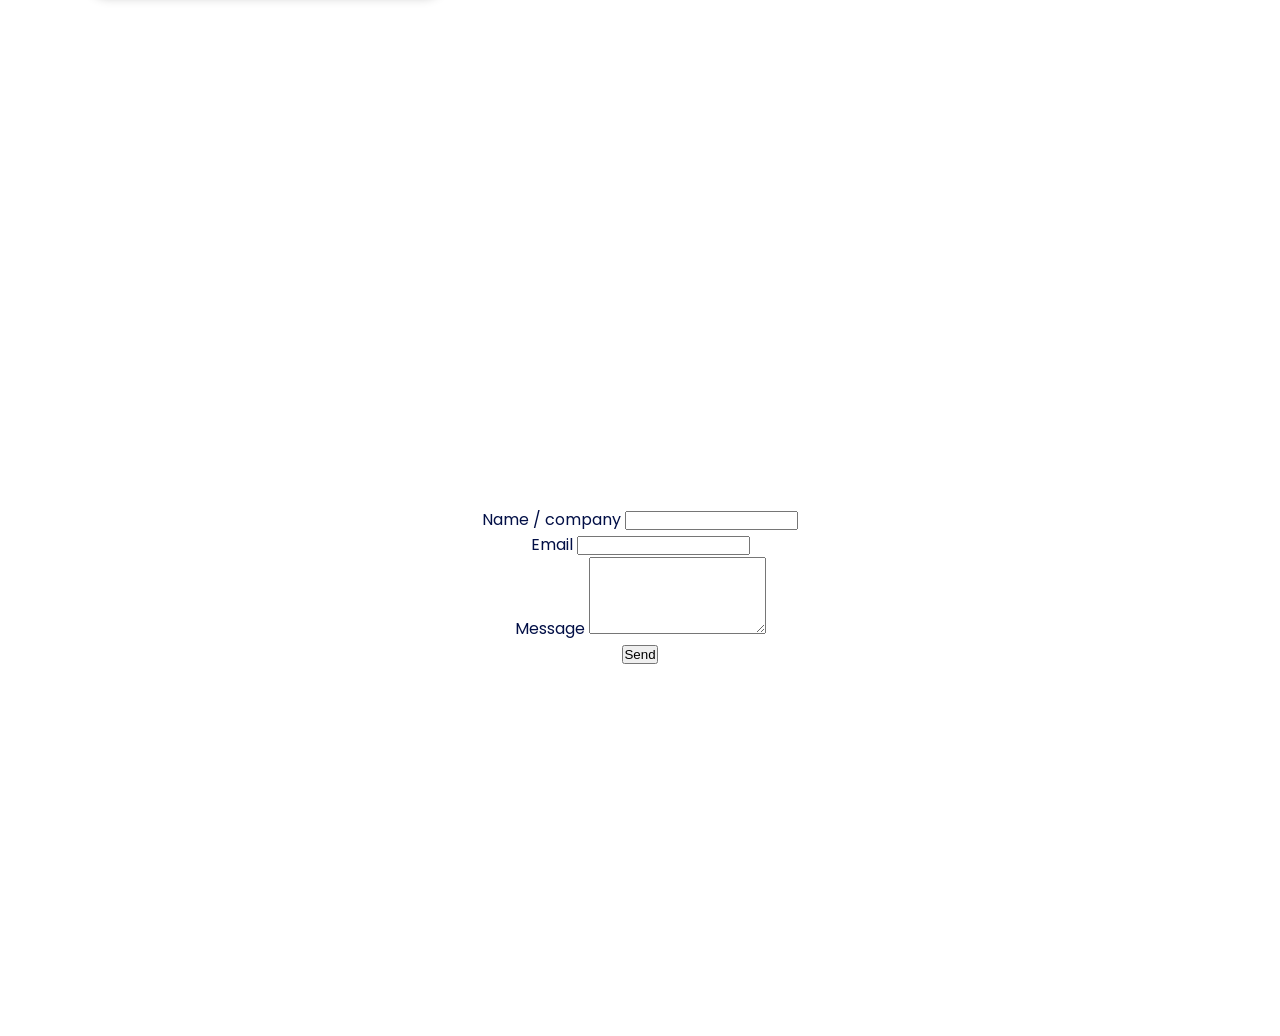
==== commit aa53c42f: "added chess bot project" ====
--- a/index.html
+++ b/index.html
@@ -100,6 +100,15 @@
               <span class="tag yellow">July 2025 - ongoing</span>
             </div>
           </a>
+          <a href="chessBot.html" class="project-card">
+            <div class="card-content">
+              <h3>Chess bot</h3>
+              <p>This is a project that I am working along side a friend of mine as we set to make a chess bot that 
+                the user can play against.
+              </p>
+              <span class="tag yellow">August 2026 - ongoing</span>
+            </div>
+          </a>
         <!-- 
           <a href="" class="project-card">
             <div class="card-content">
